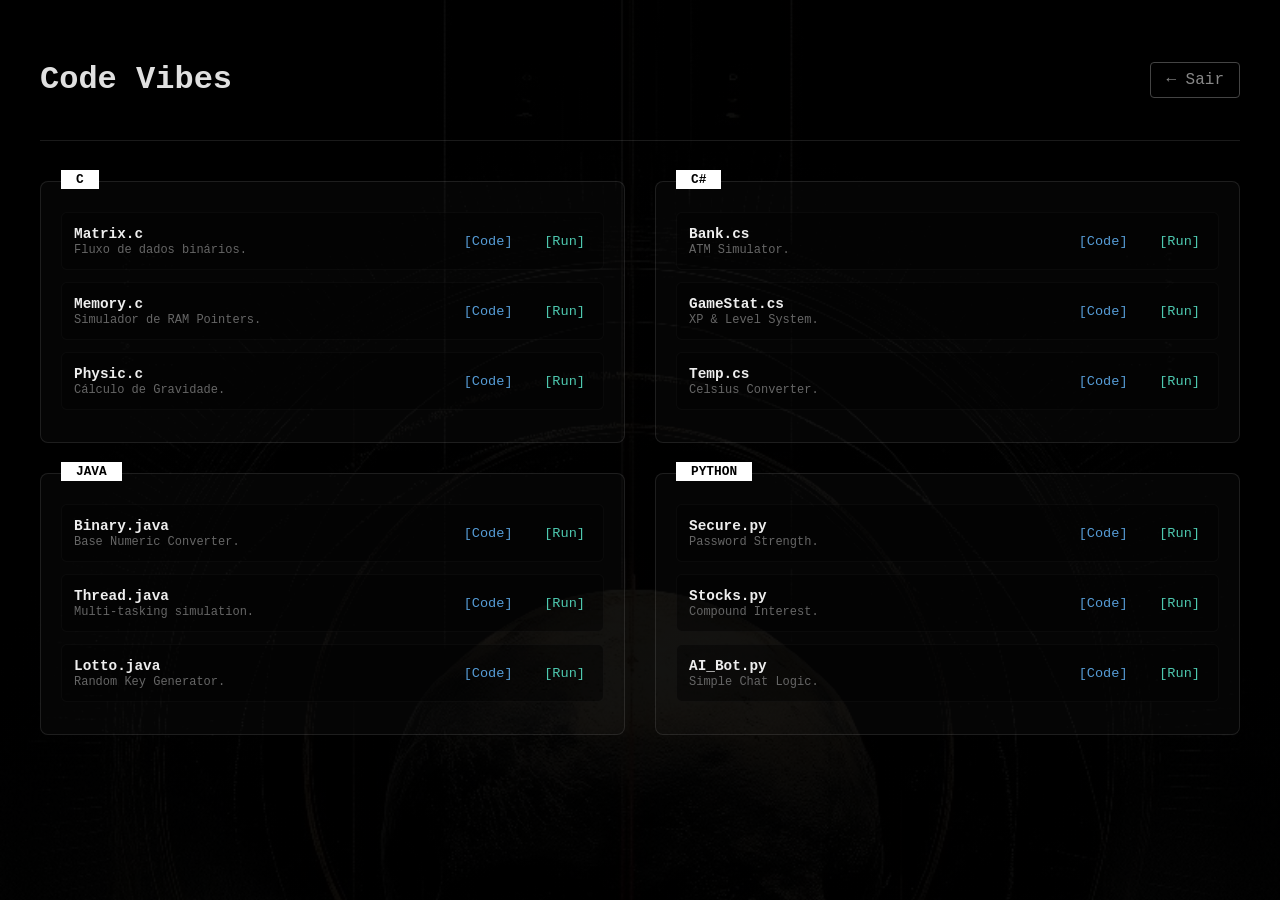
==== CodeVibes.html @ e0bcfbc7 "Index super atualizado" ====
﻿<!DOCTYPE html>
<html lang="pt-pt">
<head>
    <meta charset="UTF-8">
    <meta name="viewport" content="width=device-width, initial-scale=1.0">
    <title>Code Vibes - Tiago Sampaio</title>
    <style>
        body {
            background-color: #0a0a0a;
            color: #e0e0e0;
            font-family: 'Consolas', 'Courier New', monospace;
            margin: 0;
            padding: 40px 20px;
            background: linear-gradient(rgba(0,0,0,0.94), rgba(0,0,0,0.94)), url('./img/fundo.jpg');
            background-size: cover;
            background-attachment: fixed;
        }

        .container {
            max-width: 1200px;
            margin: 0 auto;
        }

        header {
            display: flex;
            justify-content: space-between;
            align-items: center;
            margin-bottom: 40px;
            border-bottom: 1px solid rgba(255,255,255,0.1);
            padding-bottom: 20px;
        }

        .back-btn {
            color: #888;
            text-decoration: none;
            border: 1px solid #444;
            padding: 8px 15px;
            border-radius: 4px;
            transition: 0.3s;
        }

            .back-btn:hover {
                color: #fff;
                border-color: #fff;
                background: rgba(255,255,255,0.05);
            }

        /* GRID CONFIGURADA PARA 2 POR LINHA */
        .grid-vibes {
            display: grid;
            grid-template-columns: 1fr 1fr;
            gap: 30px;
        }

        @media (max-width: 900px) {
            .grid-vibes {
                grid-template-columns: 1fr;
            }
        }

        .lang-block {
            background: rgba(255, 255, 255, 0.02);
            border: 1px solid rgba(255, 255, 255, 0.1);
            border-radius: 8px;
            padding: 30px 20px 20px;
            position: relative;
        }

        .lang-label {
            position: absolute;
            top: -12px;
            left: 20px;
            background: #fff;
            color: #000;
            padding: 2px 15px;
            font-weight: bold;
            font-size: 0.8rem;
            text-transform: uppercase;
        }

        .project-item {
            display: flex;
            justify-content: space-between;
            align-items: center;
            margin-bottom: 12px;
            padding: 12px;
            background: rgba(0,0,0,0.4);
            border-radius: 6px;
            border: 1px solid rgba(255,255,255,0.03);
        }

        .project-name {
            font-weight: bold;
            font-size: 0.9rem;
            color: #eee;
        }

        .project-desc {
            font-size: 0.75rem;
            color: #666;
            display: block;
        }

        .btn {
            background: none;
            border: none;
            cursor: pointer;
            font-family: inherit;
            font-size: 0.85rem;
            transition: 0.2s;
            margin-left: 10px;
        }

        .btn-code {
            color: #569cd6;
        }

        .btn-run {
            color: #4ec9b0;
        }

        .btn:hover {
            transform: scale(1.1);
            text-shadow: 0 0 8px currentColor;
        }

        /* TERMINAL STYLE */
        #viewer {
            margin-top: 40px;
            background: #0d0d0d;
            border: 1px solid #333;
            border-radius: 8px;
            display: none;
            overflow: hidden;
            box-shadow: 0 20px 50px rgba(0,0,0,0.8);
        }

        .display-top {
            background: #252526;
            padding: 10px 20px;
            display: flex;
            justify-content: space-between;
            font-size: 0.8rem;
            color: #aaa;
        }

        .terminal-body {
            padding: 20px;
            height: 380px;
            overflow-y: auto;
            background: #000;
        }

        #display-content {
            white-space: pre-wrap;
            margin: 0;
            line-height: 1.5;
            color: #d4d4d4;
        }

        .input-line {
            display: flex;
            align-items: center;
            margin-top: 10px;
        }

        .prompt {
            color: #4ec9b0;
            margin-right: 10px;
            font-weight: bold;
        }

        #terminal-input {
            background: transparent;
            border: none;
            color: #fff;
            outline: none;
            font-family: inherit;
            font-size: 1rem;
            flex: 1;
        }

        .close-btn {
            cursor: pointer;
            color: #ff5f56;
            font-weight: bold;
        }
    </style>
</head>
<body>

    <div class="container">
        <header>
            <h1>Code Vibes <small style="font-size: 0.4em; opacity: 0.5;"></small></h1>
            <a href="Index.html" class="back-btn">← Sair</a>
        </header>

        <main class="grid-vibes">
            <div class="lang-block">
                <div class="lang-label">C</div>
                <div class="project-item">
                    <div><span class="project-name">Matrix.c</span><span class="project-desc">Fluxo de dados binários.</span></div>
                    <div class="actions">
                        <button class="btn btn-code" onclick="show('c_matrix')">[Code]</button>
                        <button class="btn btn-run" onclick="run('C', 'matrix')">[Run]</button>
                    </div>
                </div>
                <div class="project-item">
                    <div><span class="project-name">Memory.c</span><span class="project-desc">Simulador de RAM Pointers.</span></div>
                    <div class="actions">
                        <button class="btn btn-code" onclick="show('c_mem')">[Code]</button>
                        <button class="btn btn-run" onclick="run('C', 'mem')">[Run]</button>
                    </div>
                </div>
                <div class="project-item">
                    <div><span class="project-name">Physic.c</span><span class="project-desc">Cálculo de Gravidade.</span></div>
                    <div class="actions">
                        <button class="btn btn-code" onclick="show('c_phys')">[Code]</button>
                        <button class="btn btn-run" onclick="run('C', 'phys')">[Run]</button>
                    </div>
                </div>
            </div>

            <div class="lang-block">
                <div class="lang-label">C#</div>
                <div class="project-item">
                    <div><span class="project-name">Bank.cs</span><span class="project-desc">ATM Simulator.</span></div>
                    <div class="actions">
                        <button class="btn btn-code" onclick="show('cs_bank')">[Code]</button>
                        <button class="btn btn-run" onclick="run('C#', 'bank')">[Run]</button>
                    </div>
                </div>
                <div class="project-item">
                    <div><span class="project-name">GameStat.cs</span><span class="project-desc">XP & Level System.</span></div>
                    <div class="actions">
                        <button class="btn btn-code" onclick="show('cs_game')">[Code]</button>
                        <button class="btn btn-run" onclick="run('C#', 'game')">[Run]</button>
                    </div>
                </div>
                <div class="project-item">
                    <div><span class="project-name">Temp.cs</span><span class="project-desc">Celsius Converter.</span></div>
                    <div class="actions">
                        <button class="btn btn-code" onclick="show('cs_temp')">[Code]</button>
                        <button class="btn btn-run" onclick="run('C#', 'temp')">[Run]</button>
                    </div>
                </div>
            </div>

            <div class="lang-block">
                <div class="lang-label">Java</div>
                <div class="project-item">
                    <div><span class="project-name">Binary.java</span><span class="project-desc">Base Numeric Converter.</span></div>
                    <div class="actions">
                        <button class="btn btn-code" onclick="show('java_bin')">[Code]</button>
                        <button class="btn btn-run" onclick="run('Java', 'bin')">[Run]</button>
                    </div>
                </div>
                <div class="project-item">
                    <div><span class="project-name">Thread.java</span><span class="project-desc">Multi-tasking simulation.</span></div>
                    <div class="actions">
                        <button class="btn btn-code" onclick="show('java_thread')">[Code]</button>
                        <button class="btn btn-run" onclick="run('Java', 'thread')">[Run]</button>
                    </div>
                </div>
                <div class="project-item">
                    <div><span class="project-name">Lotto.java</span><span class="project-desc">Random Key Generator.</span></div>
                    <div class="actions">
                        <button class="btn btn-code" onclick="show('java_lotto')">[Code]</button>
                        <button class="btn btn-run" onclick="run('Java', 'lotto')">[Run]</button>
                    </div>
                </div>
            </div>

            <div class="lang-block">
                <div class="lang-label">Python</div>
                <div class="project-item">
                    <div><span class="project-name">Secure.py</span><span class="project-desc">Password Strength.</span></div>
                    <div class="actions">
                        <button class="btn btn-code" onclick="show('py_sec')">[Code]</button>
                        <button class="btn btn-run" onclick="run('Python', 'sec')">[Run]</button>
                    </div>
                </div>
                <div class="project-item">
                    <div><span class="project-name">Stocks.py</span><span class="project-desc">Compound Interest.</span></div>
                    <div class="actions">
                        <button class="btn btn-code" onclick="show('py_stock')">[Code]</button>
                        <button class="btn btn-run" onclick="run('Python', 'stock')">[Run]</button>
                    </div>
                </div>
                <div class="project-item">
                    <div><span class="project-name">AI_Bot.py</span><span class="project-desc">Simple Chat Logic.</span></div>
                    <div class="actions">
                        <button class="btn btn-code" onclick="show('py_ai')">[Code]</button>
                        <button class="btn btn-run" onclick="run('Python', 'ai')">[Run]</button>
                    </div>
                </div>
            </div>
        </main>

        <div id="viewer">
            <div class="display-top">
                <span id="display-title">Terminal</span>
                <span class="close-btn" onclick="hide()">X</span>
            </div>
            <div class="terminal-body" onclick="document.getElementById('terminal-input').focus()">
                <pre id="display-content"></pre>
                <div class="input-line" id="input-area" style="display: none;">
                    <span class="prompt" id="current-prompt">></span>
                    <input type="text" id="terminal-input" autocomplete="off" spellcheck="false">
                </div>
            </div>
        </div>
    </div>

    <script>
        const db = {
            'c_matrix': 'while(1) { printf("%d", rand() % 2); }',
            'c_mem': 'int a = 10; printf("%p", (void*)&a);',
            'c_phys': 'v = g * t; // g=9.8m/s²',
            'cs_bank': 'balance += depositAmount;',
            'cs_game': 'if(xp >= 100) { level++; xp = 0; }',
            'cs_temp': 'F = (C * 9/5) + 32;',
            'java_bin': 'Integer.toBinaryString(n);',
            'java_thread': 'new Thread(() -> { ... }).start();',
            'java_lotto': 'Random r = new Random(); r.nextInt(50);',
            'py_sec': 'return len(p) > 8 and any(c.isdigit() for c in p)',
            'py_stock': 'A = P * (1 + r/n)**(nt)',
            'py_ai': 'if "olá" in msg: print("Boas!")'
        };

        let activeLang = ""; let activeProj = ""; let balance = 1250; let xp = 0; let level = 1;

        function show(id) {
            hide();
            const v = document.getElementById('viewer');
            const c = document.getElementById('display-content');
            document.getElementById('display-title').innerText = "Source Code Viewer";
            document.getElementById('input-area').style.display = "none";
            c.innerText = db[id]; c.style.color = "#569cd6"; v.style.display = 'block';
        }

        function run(lang, proj) {
            activeLang = lang; activeProj = proj;
            const v = document.getElementById('viewer');
            const c = document.getElementById('display-content');
            const ia = document.getElementById('input-area');
            const pr = document.getElementById('current-prompt');

            v.style.display = 'block'; ia.style.display = "flex";
            c.style.color = "#4ec9b0"; pr.innerText = lang === 'Python' ? ">>>" : lang === 'C' ? "$" : ">";

            if (proj === 'matrix') {
                ia.style.display = "none"; c.innerText = "Matrix Initialized...\n";
                let i = 0; let int = setInterval(() => { c.innerText += Math.round(Math.random()); if (i++ > 400) { clearInterval(int); c.innerText += "\n[STREAM ENDED]"; } document.querySelector('.terminal-body').scrollTop = 9999; }, 5);
            } else if (proj === 'mem') { c.innerText = "C-Memory Map:\n0x7ffee3b2a -> [Allocated]\nDigite 'alloc' para novo ponteiro:"; }
            else if (proj === 'bank') { c.innerText = `C# Bank. Saldo Atual: ${balance}€\nComandos: deposit [valor], withdraw [valor]`; }
            else if (proj === 'game') { c.innerText = `Level: ${level} | XP: ${xp}/100\nEscreve 'farm' para ganhar experiência!`; }
            else if (proj === 'bin') { c.innerText = "Java Binary Converter. Digite um número decimal:"; }
            else if (proj === 'sec') { c.innerText = "Python Security. Digite uma password para teste:"; }
            else if (proj === 'stock') { c.innerText = "Juros Compostos. Digite: [Capital] [Taxa %] [Anos]"; }
            else if (proj === 'ai') { c.innerText = "Python AI: Olá! Pergunta-me 'quem és' ou 'horas'."; }
            else if (proj === 'phys') { c.innerText = "Gravidade (g=9.8). Digite o tempo de queda (s):"; }
            else if (proj === 'temp') { c.innerText = "Conversor C# -> Digite graus Celsius:"; }
            else if (proj === 'thread') { c.innerText = "Multi-thread Java. Digite 'start' para lançar tarefa."; }
            else if (proj === 'lotto') { c.innerText = "Java Lotto. Digite 'gerar' para chave da sorte."; }

            document.getElementById('terminal-input').value = "";
            document.getElementById('terminal-input').focus();
            v.scrollIntoView({ behavior: 'smooth' });
        }

        document.getElementById('terminal-input').addEventListener('keypress', function (e) {
            if (e.key === 'Enter') {
                const val = this.value.trim().toLowerCase();
                const c = document.getElementById('display-content');
                const p = document.getElementById('current-prompt').innerText;
                let res = "";

                if (activeProj === 'bank') {
                    let a = parseFloat(val.split(' ')[1]);
                    if (val.includes('deposit')) { balance += a; res = `Sucesso. Saldo: ${balance}€`; }
                    else if (val.includes('withdraw')) { balance -= a; res = `Sucesso. Saldo: ${balance}€`; }
                } else if (activeProj === 'game') {
                    if (val === 'farm') { xp += 35; if (xp >= 100) { level++; xp = 0; res = "LEVEL UP! Nível " + level; } else res = `XP +35 (${xp}/100)`; }
                } else if (activeProj === 'bin') {
                    let n = parseInt(val); res = isNaN(n) ? "Erro" : `BIN: ${n.toString(2)} | HEX: ${n.toString(16).toUpperCase()}`;
                } else if (activeProj === 'sec') {
                    res = (val.length > 8 && /[0-9]/.test(val)) ? "FORTE 🟢" : "FRACA 🔴";
                } else if (activeProj === 'ai') {
                    if (val.includes('quem')) res = "Sou um Chatbot simples em Python.";
                    else if (val.includes('horas')) res = new Date().toLocaleTimeString();
                    else res = "Comando não reconhecido.";
                } else if (activeProj === 'phys') {
                    res = `Velocidade Final: ${(parseFloat(val) * 9.8).toFixed(2)} m/s`;
                } else if (activeProj === 'temp') {
                    res = `${(parseFloat(val) * 1.8 + 32).toFixed(2)} °F`;
                } else if (activeProj === 'lotto') {
                    if (val === 'gerar') { let n = []; while (n.length < 5) { let r = Math.floor(Math.random() * 50) + 1; if (!n.includes(r)) n.push(r); } res = "Chave: " + n.join(" - "); }
                } else if (activeProj === 'mem') {
                    if (val === 'alloc') res = "Alocado em: 0x" + Math.random().toString(16).slice(2, 10);
                } else if (activeProj === 'stock') {
                    let pts = val.split(' '); let cap = parseFloat(pts[0]); let tax = parseFloat(pts[1]) / 100; let yrs = parseFloat(pts[2]);
                    res = `Montante: ${(cap * Math.pow(1 + tax, yrs)).toFixed(2)}€`;
                } else if (activeProj === 'start') { res = "Thread ID " + Math.floor(Math.random() * 1000) + " concluída."; }

                c.innerText += `\n${p} ${val}\n${res}\n`;
                this.value = "";
                document.querySelector('.terminal-body').scrollTop = 9999;
            }
        });

        function hide() { document.getElementById('viewer').style.display = 'none'; }
    </script>
</body>
</html>
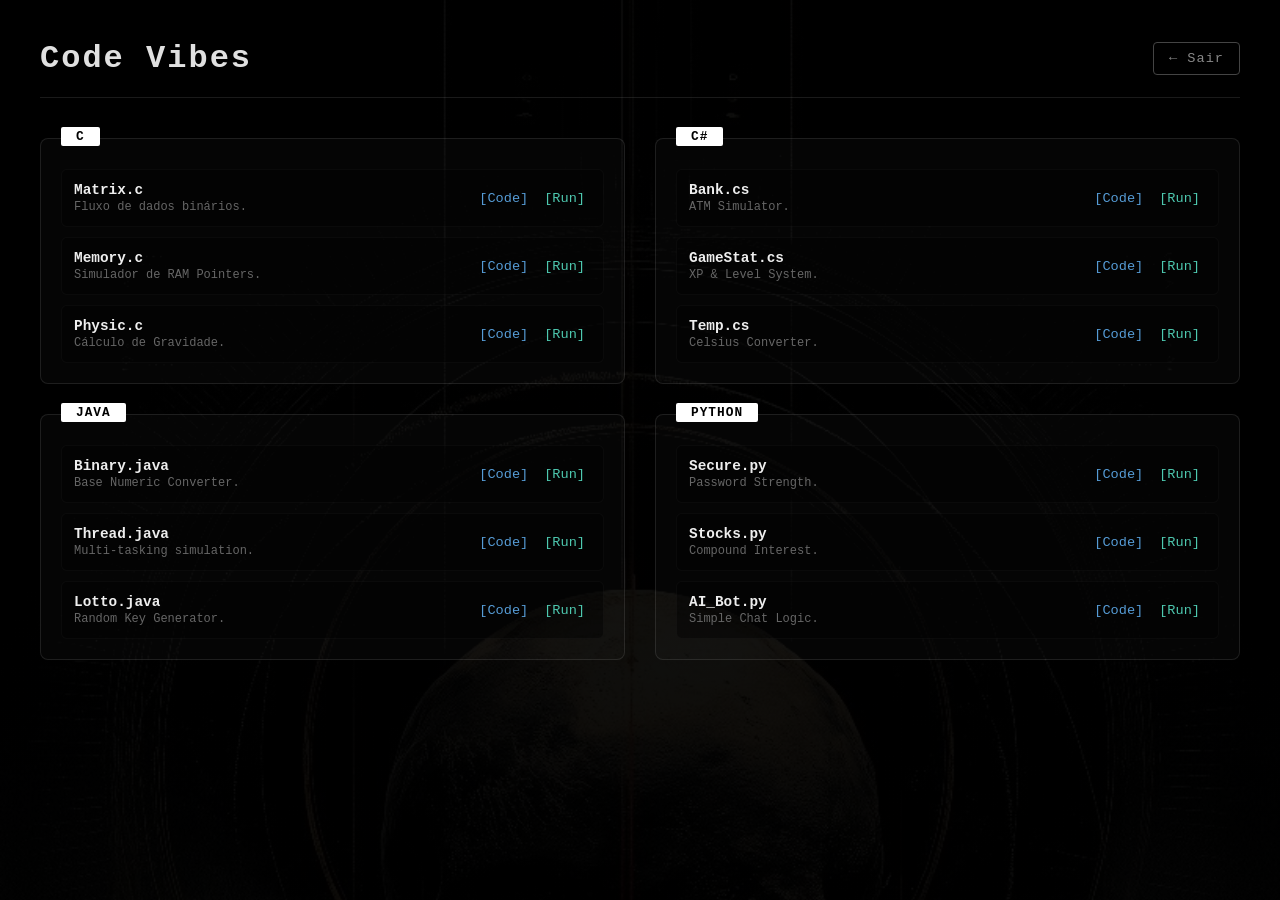
==== commit 59dcde72: "Adicionado suporte mobile e ajustes no jogo" ====
--- a/CodeVibes.html
+++ b/CodeVibes.html
@@ -4,188 +4,7 @@
     <meta charset="UTF-8">
     <meta name="viewport" content="width=device-width, initial-scale=1.0">
     <title>Code Vibes - Tiago Sampaio</title>
-    <style>
-        body {
-            background-color: #0a0a0a;
-            color: #e0e0e0;
-            font-family: 'Consolas', 'Courier New', monospace;
-            margin: 0;
-            padding: 40px 20px;
-            background: linear-gradient(rgba(0,0,0,0.94), rgba(0,0,0,0.94)), url('./img/fundo.jpg');
-            background-size: cover;
-            background-attachment: fixed;
-        }
-
-        .container {
-            max-width: 1200px;
-            margin: 0 auto;
-        }
-
-        header {
-            display: flex;
-            justify-content: space-between;
-            align-items: center;
-            margin-bottom: 40px;
-            border-bottom: 1px solid rgba(255,255,255,0.1);
-            padding-bottom: 20px;
-        }
-
-        .back-btn {
-            color: #888;
-            text-decoration: none;
-            border: 1px solid #444;
-            padding: 8px 15px;
-            border-radius: 4px;
-            transition: 0.3s;
-        }
-
-            .back-btn:hover {
-                color: #fff;
-                border-color: #fff;
-                background: rgba(255,255,255,0.05);
-            }
-
-        /* GRID CONFIGURADA PARA 2 POR LINHA */
-        .grid-vibes {
-            display: grid;
-            grid-template-columns: 1fr 1fr;
-            gap: 30px;
-        }
-
-        @media (max-width: 900px) {
-            .grid-vibes {
-                grid-template-columns: 1fr;
-            }
-        }
-
-        .lang-block {
-            background: rgba(255, 255, 255, 0.02);
-            border: 1px solid rgba(255, 255, 255, 0.1);
-            border-radius: 8px;
-            padding: 30px 20px 20px;
-            position: relative;
-        }
-
-        .lang-label {
-            position: absolute;
-            top: -12px;
-            left: 20px;
-            background: #fff;
-            color: #000;
-            padding: 2px 15px;
-            font-weight: bold;
-            font-size: 0.8rem;
-            text-transform: uppercase;
-        }
-
-        .project-item {
-            display: flex;
-            justify-content: space-between;
-            align-items: center;
-            margin-bottom: 12px;
-            padding: 12px;
-            background: rgba(0,0,0,0.4);
-            border-radius: 6px;
-            border: 1px solid rgba(255,255,255,0.03);
-        }
-
-        .project-name {
-            font-weight: bold;
-            font-size: 0.9rem;
-            color: #eee;
-        }
-
-        .project-desc {
-            font-size: 0.75rem;
-            color: #666;
-            display: block;
-        }
-
-        .btn {
-            background: none;
-            border: none;
-            cursor: pointer;
-            font-family: inherit;
-            font-size: 0.85rem;
-            transition: 0.2s;
-            margin-left: 10px;
-        }
-
-        .btn-code {
-            color: #569cd6;
-        }
-
-        .btn-run {
-            color: #4ec9b0;
-        }
-
-        .btn:hover {
-            transform: scale(1.1);
-            text-shadow: 0 0 8px currentColor;
-        }
-
-        /* TERMINAL STYLE */
-        #viewer {
-            margin-top: 40px;
-            background: #0d0d0d;
-            border: 1px solid #333;
-            border-radius: 8px;
-            display: none;
-            overflow: hidden;
-            box-shadow: 0 20px 50px rgba(0,0,0,0.8);
-        }
-
-        .display-top {
-            background: #252526;
-            padding: 10px 20px;
-            display: flex;
-            justify-content: space-between;
-            font-size: 0.8rem;
-            color: #aaa;
-        }
-
-        .terminal-body {
-            padding: 20px;
-            height: 380px;
-            overflow-y: auto;
-            background: #000;
-        }
-
-        #display-content {
-            white-space: pre-wrap;
-            margin: 0;
-            line-height: 1.5;
-            color: #d4d4d4;
-        }
-
-        .input-line {
-            display: flex;
-            align-items: center;
-            margin-top: 10px;
-        }
-
-        .prompt {
-            color: #4ec9b0;
-            margin-right: 10px;
-            font-weight: bold;
-        }
-
-        #terminal-input {
-            background: transparent;
-            border: none;
-            color: #fff;
-            outline: none;
-            font-family: inherit;
-            font-size: 1rem;
-            flex: 1;
-        }
-
-        .close-btn {
-            cursor: pointer;
-            color: #ff5f56;
-            font-weight: bold;
-        }
-    </style>
+    <link rel="stylesheet" href="CodeVibes.css">
 </head>
 <body>
 
@@ -196,7 +15,7 @@
         </header>
 
         <main class="grid-vibes">
-            <div class="lang-block">
+            <div class="lang-block" data-lang="C">
                 <div class="lang-label">C</div>
                 <div class="project-item">
                     <div><span class="project-name">Matrix.c</span><span class="project-desc">Fluxo de dados binários.</span></div>
@@ -221,7 +40,7 @@
                 </div>
             </div>
 
-            <div class="lang-block">
+            <div class="lang-block" data-lang="C#">
                 <div class="lang-label">C#</div>
                 <div class="project-item">
                     <div><span class="project-name">Bank.cs</span><span class="project-desc">ATM Simulator.</span></div>
@@ -246,7 +65,7 @@
                 </div>
             </div>
 
-            <div class="lang-block">
+            <div class="lang-block" data-lang="Java">
                 <div class="lang-label">Java</div>
                 <div class="project-item">
                     <div><span class="project-name">Binary.java</span><span class="project-desc">Base Numeric Converter.</span></div>
@@ -271,7 +90,7 @@
                 </div>
             </div>
 
-            <div class="lang-block">
+            <div class="lang-block" data-lang="Python">
                 <div class="lang-label">Python</div>
                 <div class="project-item">
                     <div><span class="project-name">Secure.py</span><span class="project-desc">Password Strength.</span></div>
--- a/CodeVibes.css
+++ b/CodeVibes.css
@@ -0,0 +1,342 @@
+/* ==========================================================================
+   CodeVibes.css — Tiago Sampaio
+   Extraído e expandido do <style> inline de CodeVibes.html
+   Responsivo: mobile (≤480px) → tablet (≤768px) → desktop → TV (≥1600px)
+   ========================================================================== */
+
+/* --------------------------------------------------------------------------
+   1. RESET & BASE
+   -------------------------------------------------------------------------- */
+*, *::before, *::after {
+    margin: 0;
+    padding: 0;
+    box-sizing: border-box;
+}
+
+body {
+    background-color: #0a0a0a;
+    color: #e0e0e0;
+    font-family: 'Consolas', 'Courier New', monospace;
+    padding: 40px 20px;
+    min-height: 100vh;
+    background: linear-gradient(rgba(0,0,0,0.94), rgba(0,0,0,0.94)), url('./img/fundo.jpg');
+    background-size: cover;
+    background-attachment: fixed;
+    overflow-x: hidden;
+}
+
+/* --------------------------------------------------------------------------
+   2. LAYOUT CONTAINER
+   -------------------------------------------------------------------------- */
+.container {
+    max-width: 1200px;
+    margin: 0 auto;
+}
+
+/* --------------------------------------------------------------------------
+   3. HEADER
+   -------------------------------------------------------------------------- */
+header {
+    display: flex;
+    justify-content: space-between;
+    align-items: center;
+    margin-bottom: 40px;
+    border-bottom: 1px solid rgba(255, 255, 255, 0.1);
+    padding-bottom: 20px;
+    gap: 16px;
+}
+
+header h1 {
+    font-size: clamp(1.2rem, 4vw, 2rem);
+    font-weight: 800;
+    letter-spacing: 2px;
+    white-space: nowrap;
+}
+
+/* --------------------------------------------------------------------------
+   4. BACK BUTTON
+   -------------------------------------------------------------------------- */
+.back-btn {
+    color: #888;
+    text-decoration: none;
+    border: 1px solid #444;
+    padding: 8px 15px;
+    border-radius: 4px;
+    transition: all 0.3s ease;
+    font-size: 0.85rem;
+    letter-spacing: 1px;
+    white-space: nowrap;
+    flex-shrink: 0;
+}
+
+.back-btn:hover {
+    color: #fff;
+    border-color: #fff;
+    background: rgba(255, 255, 255, 0.05);
+    text-shadow: 0 0 8px rgba(255,255,255,0.4);
+}
+
+/* --------------------------------------------------------------------------
+   5. GRID DE LINGUAGENS
+   -------------------------------------------------------------------------- */
+.grid-vibes {
+    display: grid;
+    grid-template-columns: 1fr 1fr;
+    gap: 30px;
+}
+
+/* --------------------------------------------------------------------------
+   6. BLOCOS DE LINGUAGEM
+   -------------------------------------------------------------------------- */
+.lang-block {
+    background: rgba(255, 255, 255, 0.02);
+    border: 1px solid rgba(255, 255, 255, 0.1);
+    border-radius: 8px;
+    padding: 30px 20px 20px;
+    position: relative;
+    transition: border-color 0.3s ease;
+}
+
+.lang-block:hover {
+    border-color: rgba(255, 255, 255, 0.25);
+}
+
+.lang-label {
+    position: absolute;
+    top: -12px;
+    left: 20px;
+    background: #fff;
+    color: #000;
+    padding: 2px 15px;
+    font-weight: bold;
+    font-size: 0.8rem;
+    text-transform: uppercase;
+    border-radius: 2px;
+    letter-spacing: 1px;
+}
+
+/* --------------------------------------------------------------------------
+   7. ITENS DE PROJECTO
+   -------------------------------------------------------------------------- */
+.project-item {
+    display: flex;
+    justify-content: space-between;
+    align-items: center;
+    margin-bottom: 10px;
+    padding: 12px;
+    background: rgba(0, 0, 0, 0.4);
+    border-radius: 6px;
+    border: 1px solid rgba(255, 255, 255, 0.03);
+    gap: 10px;
+    transition: border-color 0.2s ease, background 0.2s ease;
+}
+
+.project-item:hover {
+    background: rgba(255, 255, 255, 0.03);
+    border-color: rgba(255, 255, 255, 0.08);
+}
+
+.project-item:last-child {
+    margin-bottom: 0;
+}
+
+.project-name {
+    font-weight: bold;
+    font-size: 0.9rem;
+    color: #eee;
+    display: block;
+}
+
+.project-desc {
+    font-size: 0.75rem;
+    color: #666;
+    display: block;
+    margin-top: 2px;
+}
+
+/* --------------------------------------------------------------------------
+   8. BOTOES [Code] e [Run]
+   -------------------------------------------------------------------------- */
+.actions {
+    display: flex;
+    gap: 4px;
+    flex-shrink: 0;
+}
+
+.btn {
+    background: none;
+    border: none;
+    cursor: pointer;
+    font-family: inherit;
+    font-size: 0.85rem;
+    transition: transform 0.2s ease, text-shadow 0.2s ease;
+    padding: 4px 6px;
+    border-radius: 3px;
+    white-space: nowrap;
+}
+
+.btn-code { color: #569cd6; }
+.btn-run  { color: #4ec9b0; }
+
+.btn:hover {
+    transform: scale(1.1);
+    text-shadow: 0 0 8px currentColor;
+}
+
+/* --------------------------------------------------------------------------
+   9. TERMINAL / VIEWER
+   -------------------------------------------------------------------------- */
+#viewer {
+    margin-top: 40px;
+    background: #0d0d0d;
+    border: 1px solid #333;
+    border-radius: 8px;
+    display: none;
+    overflow: hidden;
+    box-shadow: 0 20px 50px rgba(0, 0, 0, 0.8);
+}
+
+.display-top {
+    background: #252526;
+    padding: 10px 20px;
+    display: flex;
+    justify-content: space-between;
+    align-items: center;
+    font-size: 0.8rem;
+    color: #aaa;
+    border-bottom: 1px solid #333;
+}
+
+.terminal-body {
+    padding: 20px;
+    height: 380px;
+    overflow-y: auto;
+    background: #000;
+    cursor: text;
+}
+
+.terminal-body::-webkit-scrollbar { width: 6px; }
+.terminal-body::-webkit-scrollbar-track { background: #111; }
+.terminal-body::-webkit-scrollbar-thumb { background: #333; border-radius: 3px; }
+.terminal-body::-webkit-scrollbar-thumb:hover { background: #555; }
+
+#display-content {
+    white-space: pre-wrap;
+    margin: 0;
+    line-height: 1.6;
+    color: #d4d4d4;
+    font-size: 0.9rem;
+}
+
+.input-line {
+    display: flex;
+    align-items: center;
+    margin-top: 10px;
+    gap: 8px;
+}
+
+.prompt {
+    color: #4ec9b0;
+    font-weight: bold;
+    flex-shrink: 0;
+}
+
+#terminal-input {
+    background: transparent;
+    border: none;
+    color: #fff;
+    outline: none;
+    font-family: inherit;
+    font-size: 1rem;
+    flex: 1;
+    caret-color: #4ec9b0;
+}
+
+.close-btn {
+    cursor: pointer;
+    color: #ff5f56;
+    font-weight: bold;
+    font-size: 1.1rem;
+    transition: opacity 0.2s;
+    background: none;
+    border: none;
+    padding: 0;
+    line-height: 1;
+}
+
+.close-btn:hover { opacity: 0.7; }
+
+/* ==========================================================================
+   10. RESPONSIVIDADE
+   ========================================================================== */
+
+/* Tablet (≤ 900px) */
+@media (max-width: 900px) {
+    .grid-vibes {
+        grid-template-columns: 1fr;
+        gap: 20px;
+    }
+}
+
+/* Tablet pequeno (≤ 768px) */
+@media (max-width: 768px) {
+    body {
+        padding: 24px 16px;
+        background-attachment: scroll;
+    }
+
+    header {
+        margin-bottom: 24px;
+        padding-bottom: 16px;
+    }
+
+    .terminal-body { height: 280px; }
+
+    .project-item {
+        flex-direction: column;
+        align-items: flex-start;
+        gap: 10px;
+    }
+
+    .actions {
+        width: 100%;
+        justify-content: flex-end;
+    }
+}
+
+/* Mobile (≤ 480px) */
+@media (max-width: 480px) {
+    body { padding: 16px 12px; }
+
+    header h1  { font-size: 1rem; }
+    .back-btn  { font-size: 0.75rem; padding: 6px 10px; }
+
+    .grid-vibes { gap: 14px; }
+
+    .lang-block {
+        padding: 24px 14px 14px;
+    }
+
+    .lang-label  { font-size: 0.7rem; padding: 2px 10px; }
+    .project-name { font-size: 0.82rem; }
+    .project-desc { font-size: 0.7rem; }
+    .btn          { font-size: 0.78rem; }
+
+    .terminal-body { height: 240px; padding: 14px; }
+    #display-content { font-size: 0.8rem; }
+    #terminal-input  { font-size: 0.85rem; }
+}
+
+/* TV / Ecrãs grandes (≥ 1600px) */
+@media (min-width: 1600px) {
+    .container  { max-width: 1500px; }
+    .grid-vibes { gap: 40px; }
+
+    .lang-block { padding: 36px 28px 28px; }
+
+    .project-name { font-size: 1rem; }
+    .project-desc { font-size: 0.85rem; }
+
+    .terminal-body   { height: 480px; }
+    #display-content { font-size: 1rem; }
+}
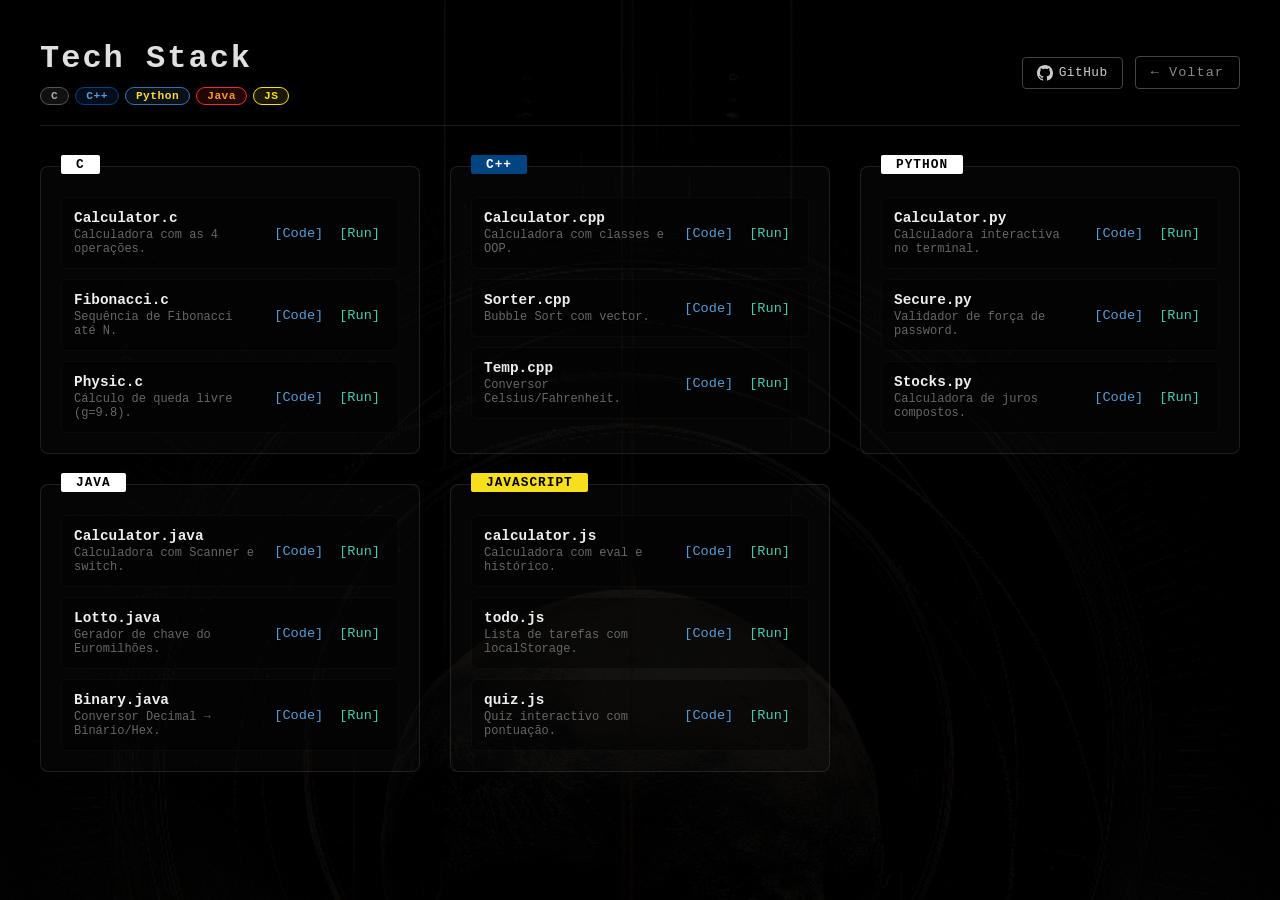
==== commit 3b7c83e6: "Atualização do portfólio: Adição de link para o LinkedIn e atualização de estilos em CodeVibes e Gam" ====
--- a/CodeVibes.html
+++ b/CodeVibes.html
@@ -3,232 +3,906 @@
 <head>
     <meta charset="UTF-8">
     <meta name="viewport" content="width=device-width, initial-scale=1.0">
-    <title>Code Vibes - Tiago Sampaio</title>
+    <title>Tech Stack - Tiago Sampaio</title>
     <link rel="stylesheet" href="CodeVibes.css">
 </head>
 <body>
 
-    <div class="container">
-        <header>
-            <h1>Code Vibes <small style="font-size: 0.4em; opacity: 0.5;"></small></h1>
-            <a href="Index.html" class="back-btn">← Sair</a>
-        </header>
-
-        <main class="grid-vibes">
-            <div class="lang-block" data-lang="C">
-                <div class="lang-label">C</div>
-                <div class="project-item">
-                    <div><span class="project-name">Matrix.c</span><span class="project-desc">Fluxo de dados binários.</span></div>
-                    <div class="actions">
-                        <button class="btn btn-code" onclick="show('c_matrix')">[Code]</button>
-                        <button class="btn btn-run" onclick="run('C', 'matrix')">[Run]</button>
-                    </div>
-                </div>
-                <div class="project-item">
-                    <div><span class="project-name">Memory.c</span><span class="project-desc">Simulador de RAM Pointers.</span></div>
-                    <div class="actions">
-                        <button class="btn btn-code" onclick="show('c_mem')">[Code]</button>
-                        <button class="btn btn-run" onclick="run('C', 'mem')">[Run]</button>
-                    </div>
-                </div>
-                <div class="project-item">
-                    <div><span class="project-name">Physic.c</span><span class="project-desc">Cálculo de Gravidade.</span></div>
-                    <div class="actions">
-                        <button class="btn btn-code" onclick="show('c_phys')">[Code]</button>
-                        <button class="btn btn-run" onclick="run('C', 'phys')">[Run]</button>
-                    </div>
-                </div>
-            </div>
-
-            <div class="lang-block" data-lang="C#">
-                <div class="lang-label">C#</div>
-                <div class="project-item">
-                    <div><span class="project-name">Bank.cs</span><span class="project-desc">ATM Simulator.</span></div>
-                    <div class="actions">
-                        <button class="btn btn-code" onclick="show('cs_bank')">[Code]</button>
-                        <button class="btn btn-run" onclick="run('C#', 'bank')">[Run]</button>
-                    </div>
-                </div>
-                <div class="project-item">
-                    <div><span class="project-name">GameStat.cs</span><span class="project-desc">XP & Level System.</span></div>
-                    <div class="actions">
-                        <button class="btn btn-code" onclick="show('cs_game')">[Code]</button>
-                        <button class="btn btn-run" onclick="run('C#', 'game')">[Run]</button>
-                    </div>
-                </div>
-                <div class="project-item">
-                    <div><span class="project-name">Temp.cs</span><span class="project-desc">Celsius Converter.</span></div>
-                    <div class="actions">
-                        <button class="btn btn-code" onclick="show('cs_temp')">[Code]</button>
-                        <button class="btn btn-run" onclick="run('C#', 'temp')">[Run]</button>
-                    </div>
-                </div>
-            </div>
-
-            <div class="lang-block" data-lang="Java">
-                <div class="lang-label">Java</div>
-                <div class="project-item">
-                    <div><span class="project-name">Binary.java</span><span class="project-desc">Base Numeric Converter.</span></div>
-                    <div class="actions">
-                        <button class="btn btn-code" onclick="show('java_bin')">[Code]</button>
-                        <button class="btn btn-run" onclick="run('Java', 'bin')">[Run]</button>
-                    </div>
-                </div>
-                <div class="project-item">
-                    <div><span class="project-name">Thread.java</span><span class="project-desc">Multi-tasking simulation.</span></div>
-                    <div class="actions">
-                        <button class="btn btn-code" onclick="show('java_thread')">[Code]</button>
-                        <button class="btn btn-run" onclick="run('Java', 'thread')">[Run]</button>
-                    </div>
-                </div>
-                <div class="project-item">
-                    <div><span class="project-name">Lotto.java</span><span class="project-desc">Random Key Generator.</span></div>
-                    <div class="actions">
-                        <button class="btn btn-code" onclick="show('java_lotto')">[Code]</button>
-                        <button class="btn btn-run" onclick="run('Java', 'lotto')">[Run]</button>
-                    </div>
-                </div>
-            </div>
-
-            <div class="lang-block" data-lang="Python">
-                <div class="lang-label">Python</div>
-                <div class="project-item">
-                    <div><span class="project-name">Secure.py</span><span class="project-desc">Password Strength.</span></div>
-                    <div class="actions">
-                        <button class="btn btn-code" onclick="show('py_sec')">[Code]</button>
-                        <button class="btn btn-run" onclick="run('Python', 'sec')">[Run]</button>
-                    </div>
-                </div>
-                <div class="project-item">
-                    <div><span class="project-name">Stocks.py</span><span class="project-desc">Compound Interest.</span></div>
-                    <div class="actions">
-                        <button class="btn btn-code" onclick="show('py_stock')">[Code]</button>
-                        <button class="btn btn-run" onclick="run('Python', 'stock')">[Run]</button>
-                    </div>
-                </div>
-                <div class="project-item">
-                    <div><span class="project-name">AI_Bot.py</span><span class="project-desc">Simple Chat Logic.</span></div>
-                    <div class="actions">
-                        <button class="btn btn-code" onclick="show('py_ai')">[Code]</button>
-                        <button class="btn btn-run" onclick="run('Python', 'ai')">[Run]</button>
-                    </div>
-                </div>
-            </div>
-        </main>
-
-        <div id="viewer">
-            <div class="display-top">
-                <span id="display-title">Terminal</span>
-                <span class="close-btn" onclick="hide()">X</span>
-            </div>
-            <div class="terminal-body" onclick="document.getElementById('terminal-input').focus()">
-                <pre id="display-content"></pre>
-                <div class="input-line" id="input-area" style="display: none;">
-                    <span class="prompt" id="current-prompt">></span>
-                    <input type="text" id="terminal-input" autocomplete="off" spellcheck="false">
-                </div>
+<div class="container">
+    <header>
+        <div class="header-left">
+            <h1>Tech Stack</h1>
+            <div class="stack-pills">
+                <span class="pill c">C</span>
+                <span class="pill cpp">C++</span>
+                <span class="pill python">Python</span>
+                <span class="pill java">Java</span>
+                <span class="pill js">JS</span>
+            </div>
+        </div>
+        <div class="header-right">
+            <a href="https://github.com/TiagoSampaio-UTAD" target="_blank" class="github-btn">
+                <svg viewBox="0 0 24 24" width="16" height="16" fill="currentColor"><path d="M12 0C5.37 0 0 5.37 0 12c0 5.31 3.435 9.795 8.205 11.385.6.105.825-.255.825-.57 0-.285-.015-1.23-.015-2.235-3.015.555-3.795-.735-4.035-1.41-.135-.345-.72-1.41-1.23-1.695-.42-.225-1.02-.78-.015-.795.945-.015 1.62.87 1.845 1.23 1.08 1.815 2.805 1.305 3.495.99.105-.78.42-1.305.765-1.605-2.67-.3-5.46-1.335-5.46-5.925 0-1.305.465-2.385 1.23-3.225-.12-.3-.54-1.53.12-3.18 0 0 1.005-.315 3.3 1.23.96-.27 1.98-.405 3-.405s2.04.135 3 .405c2.295-1.56 3.3-1.23 3.3-1.23.66 1.65.24 2.88.12 3.18.765.84 1.23 1.905 1.23 3.225 0 4.605-2.805 5.625-5.475 5.925.435.375.81 1.095.81 2.22 0 1.605-.015 2.895-.015 3.3 0 .315.225.69.825.57A12.02 12.02 0 0 0 24 12c0-6.63-5.37-12-12-12z"/></svg>
+                GitHub
+            </a>
+            <a href="Index.html" class="back-btn">← Voltar</a>
+        </div>
+    </header>
+
+    <main class="grid-vibes">
+
+        <!-- C -->
+        <div class="lang-block" data-lang="C">
+            <div class="lang-label">C</div>
+            <div class="project-item">
+                <div><span class="project-name">Calculator.c</span><span class="project-desc">Calculadora com as 4 operações.</span></div>
+                <div class="actions">
+                    <button class="btn btn-code" onclick="showCode('c_calc')">[Code]</button>
+                    <button class="btn btn-run" onclick="runDemo('C', 'calc')">[Run]</button>
+                </div>
+            </div>
+            <div class="project-item">
+                <div><span class="project-name">Fibonacci.c</span><span class="project-desc">Sequência de Fibonacci até N.</span></div>
+                <div class="actions">
+                    <button class="btn btn-code" onclick="showCode('c_fib')">[Code]</button>
+                    <button class="btn btn-run" onclick="runDemo('C', 'fib')">[Run]</button>
+                </div>
+            </div>
+            <div class="project-item">
+                <div><span class="project-name">Physic.c</span><span class="project-desc">Cálculo de queda livre (g=9.8).</span></div>
+                <div class="actions">
+                    <button class="btn btn-code" onclick="showCode('c_phys')">[Code]</button>
+                    <button class="btn btn-run" onclick="runDemo('C', 'phys')">[Run]</button>
+                </div>
+            </div>
+        </div>
+
+        <!-- C++ -->
+        <div class="lang-block" data-lang="C++">
+            <div class="lang-label">C++</div>
+            <div class="project-item">
+                <div><span class="project-name">Calculator.cpp</span><span class="project-desc">Calculadora com classes e OOP.</span></div>
+                <div class="actions">
+                    <button class="btn btn-code" onclick="showCode('cpp_calc')">[Code]</button>
+                    <button class="btn btn-run" onclick="runDemo('C++', 'calc')">[Run]</button>
+                </div>
+            </div>
+            <div class="project-item">
+                <div><span class="project-name">Sorter.cpp</span><span class="project-desc">Bubble Sort com vector.</span></div>
+                <div class="actions">
+                    <button class="btn btn-code" onclick="showCode('cpp_sort')">[Code]</button>
+                    <button class="btn btn-run" onclick="runDemo('C++', 'sort')">[Run]</button>
+                </div>
+            </div>
+            <div class="project-item">
+                <div><span class="project-name">Temp.cpp</span><span class="project-desc">Conversor Celsius/Fahrenheit.</span></div>
+                <div class="actions">
+                    <button class="btn btn-code" onclick="showCode('cpp_temp')">[Code]</button>
+                    <button class="btn btn-run" onclick="runDemo('C++', 'temp')">[Run]</button>
+                </div>
+            </div>
+        </div>
+
+        <!-- Python -->
+        <div class="lang-block" data-lang="Python">
+            <div class="lang-label">Python</div>
+            <div class="project-item">
+                <div><span class="project-name">Calculator.py</span><span class="project-desc">Calculadora interactiva no terminal.</span></div>
+                <div class="actions">
+                    <button class="btn btn-code" onclick="showCode('py_calc')">[Code]</button>
+                    <button class="btn btn-run" onclick="runDemo('Python', 'calc')">[Run]</button>
+                </div>
+            </div>
+            <div class="project-item">
+                <div><span class="project-name">Secure.py</span><span class="project-desc">Validador de força de password.</span></div>
+                <div class="actions">
+                    <button class="btn btn-code" onclick="showCode('py_sec')">[Code]</button>
+                    <button class="btn btn-run" onclick="runDemo('Python', 'sec')">[Run]</button>
+                </div>
+            </div>
+            <div class="project-item">
+                <div><span class="project-name">Stocks.py</span><span class="project-desc">Calculadora de juros compostos.</span></div>
+                <div class="actions">
+                    <button class="btn btn-code" onclick="showCode('py_stock')">[Code]</button>
+                    <button class="btn btn-run" onclick="runDemo('Python', 'stock')">[Run]</button>
+                </div>
+            </div>
+        </div>
+
+        <!-- Java -->
+        <div class="lang-block" data-lang="Java">
+            <div class="lang-label">Java</div>
+            <div class="project-item">
+                <div><span class="project-name">Calculator.java</span><span class="project-desc">Calculadora com Scanner e switch.</span></div>
+                <div class="actions">
+                    <button class="btn btn-code" onclick="showCode('java_calc')">[Code]</button>
+                    <button class="btn btn-run" onclick="runDemo('Java', 'calc')">[Run]</button>
+                </div>
+            </div>
+            <div class="project-item">
+                <div><span class="project-name">Lotto.java</span><span class="project-desc">Gerador de chave do Euromilhões.</span></div>
+                <div class="actions">
+                    <button class="btn btn-code" onclick="showCode('java_lotto')">[Code]</button>
+                    <button class="btn btn-run" onclick="runDemo('Java', 'lotto')">[Run]</button>
+                </div>
+            </div>
+            <div class="project-item">
+                <div><span class="project-name">Binary.java</span><span class="project-desc">Conversor Decimal → Binário/Hex.</span></div>
+                <div class="actions">
+                    <button class="btn btn-code" onclick="showCode('java_bin')">[Code]</button>
+                    <button class="btn btn-run" onclick="runDemo('Java', 'bin')">[Run]</button>
+                </div>
+            </div>
+        </div>
+
+        <!-- JavaScript -->
+        <div class="lang-block" data-lang="JS">
+            <div class="lang-label">JavaScript</div>
+            <div class="project-item">
+                <div><span class="project-name">calculator.js</span><span class="project-desc">Calculadora com eval e histórico.</span></div>
+                <div class="actions">
+                    <button class="btn btn-code" onclick="showCode('js_calc')">[Code]</button>
+                    <button class="btn btn-run" onclick="runDemo('JS', 'calc')">[Run]</button>
+                </div>
+            </div>
+            <div class="project-item">
+                <div><span class="project-name">todo.js</span><span class="project-desc">Lista de tarefas com localStorage.</span></div>
+                <div class="actions">
+                    <button class="btn btn-code" onclick="showCode('js_todo')">[Code]</button>
+                    <button class="btn btn-run" onclick="runDemo('JS', 'todo')">[Run]</button>
+                </div>
+            </div>
+            <div class="project-item">
+                <div><span class="project-name">quiz.js</span><span class="project-desc">Quiz interactivo com pontuação.</span></div>
+                <div class="actions">
+                    <button class="btn btn-code" onclick="showCode('js_quiz')">[Code]</button>
+                    <button class="btn btn-run" onclick="runDemo('JS', 'quiz')">[Run]</button>
+                </div>
+            </div>
+        </div>
+
+    </main>
+
+    <!-- VIEWER -->
+    <div id="viewer">
+        <div class="display-top">
+            <span id="display-title">Terminal</span>
+            <div class="top-actions">
+                <button id="copy-btn" class="copy-btn" onclick="copyCode()" style="display:none">📋 Copiar</button>
+                <span class="close-btn" onclick="hide()">✕</span>
+            </div>
+        </div>
+        <div class="terminal-body" onclick="document.getElementById('terminal-input').focus()">
+            <pre id="display-content"></pre>
+            <div class="input-line" id="input-area" style="display: none;">
+                <span class="prompt" id="current-prompt">></span>
+                <input type="text" id="terminal-input" autocomplete="off" spellcheck="false" placeholder="escreve aqui...">
             </div>
         </div>
     </div>
-
-    <script>
-        const db = {
-            'c_matrix': 'while(1) { printf("%d", rand() % 2); }',
-            'c_mem': 'int a = 10; printf("%p", (void*)&a);',
-            'c_phys': 'v = g * t; // g=9.8m/s²',
-            'cs_bank': 'balance += depositAmount;',
-            'cs_game': 'if(xp >= 100) { level++; xp = 0; }',
-            'cs_temp': 'F = (C * 9/5) + 32;',
-            'java_bin': 'Integer.toBinaryString(n);',
-            'java_thread': 'new Thread(() -> { ... }).start();',
-            'java_lotto': 'Random r = new Random(); r.nextInt(50);',
-            'py_sec': 'return len(p) > 8 and any(c.isdigit() for c in p)',
-            'py_stock': 'A = P * (1 + r/n)**(nt)',
-            'py_ai': 'if "olá" in msg: print("Boas!")'
-        };
-
-        let activeLang = ""; let activeProj = ""; let balance = 1250; let xp = 0; let level = 1;
-
-        function show(id) {
-            hide();
-            const v = document.getElementById('viewer');
-            const c = document.getElementById('display-content');
-            document.getElementById('display-title').innerText = "Source Code Viewer";
-            document.getElementById('input-area').style.display = "none";
-            c.innerText = db[id]; c.style.color = "#569cd6"; v.style.display = 'block';
+</div>
+
+<script>
+// ════════════════════════════════════════════════════════════════
+// CÓDIGO COMPLETO E FUNCIONAL POR PROJECTO
+// ════════════════════════════════════════════════════════════════
+const codeDB = {
+
+// ── C ──────────────────────────────────────────────────────────
+c_calc: `#include <stdio.h>
+
+int main() {
+    double a, b, resultado;
+    char op;
+
+    printf("=== Calculadora em C ===\\n");
+    printf("Exemplo: 10 + 5\\n");
+    printf("Operacao (+, -, *, /): ");
+    scanf("%lf %c %lf", &a, &op, &b);
+
+    switch (op) {
+        case '+': resultado = a + b; break;
+        case '-': resultado = a - b; break;
+        case '*': resultado = a * b; break;
+        case '/':
+            if (b == 0) { printf("Erro: divisao por zero!\\n"); return 1; }
+            resultado = a / b; break;
+        default:
+            printf("Operador invalido!\\n"); return 1;
+    }
+
+    printf("Resultado: %.2f %c %.2f = %.2f\\n", a, op, b, resultado);
+    return 0;
+}`,
+
+c_fib: `#include <stdio.h>
+
+int main() {
+    int n;
+    printf("Sequencia de Fibonacci\\n");
+    printf("Quantos termos? ");
+    scanf("%d", &n);
+
+    if (n <= 0) { printf("Numero invalido.\\n"); return 1; }
+
+    long long a = 0, b = 1, proximo;
+    printf("Fibonacci(%d): ", n);
+
+    for (int i = 0; i < n; i++) {
+        printf("%lld", a);
+        if (i < n - 1) printf(", ");
+        proximo = a + b;
+        a = b;
+        b = proximo;
+    }
+    printf("\\n");
+    return 0;
+}`,
+
+c_phys: `#include <stdio.h>
+
+int main() {
+    double t, v, d;
+    const double g = 9.8;
+
+    printf("=== Queda Livre (g = 9.8 m/s^2) ===\\n");
+    printf("Tempo de queda (segundos): ");
+    scanf("%lf", &t);
+
+    v = g * t;            // velocidade final
+    d = 0.5 * g * t * t; // distancia percorrida
+
+    printf("\\nResultados apos %.2f s:\\n", t);
+    printf("  Velocidade final : %.2f m/s\\n", v);
+    printf("  Distancia caida  : %.2f m\\n", d);
+    return 0;
+}`,
+
+// ── C++ ────────────────────────────────────────────────────────
+cpp_calc: `#include <iostream>
+using namespace std;
+
+class Calculadora {
+public:
+    double add(double a, double b) { return a + b; }
+    double sub(double a, double b) { return a - b; }
+    double mul(double a, double b) { return a * b; }
+    double div(double a, double b) {
+        if (b == 0) throw invalid_argument("Divisao por zero!");
+        return a / b;
+    }
+};
+
+int main() {
+    Calculadora calc;
+    double a, b;
+    char op;
+
+    cout << "=== Calculadora C++ (OOP) ===" << endl;
+    cout << "Exemplo: 10 * 3" << endl;
+    cout << "Expressao: ";
+    cin >> a >> op >> b;
+
+    try {
+        double res;
+        switch (op) {
+            case '+': res = calc.add(a, b); break;
+            case '-': res = calc.sub(a, b); break;
+            case '*': res = calc.mul(a, b); break;
+            case '/': res = calc.div(a, b); break;
+            default: cout << "Operador invalido!" << endl; return 1;
         }
-
-        function run(lang, proj) {
-            activeLang = lang; activeProj = proj;
-            const v = document.getElementById('viewer');
-            const c = document.getElementById('display-content');
-            const ia = document.getElementById('input-area');
-            const pr = document.getElementById('current-prompt');
-
-            v.style.display = 'block'; ia.style.display = "flex";
-            c.style.color = "#4ec9b0"; pr.innerText = lang === 'Python' ? ">>>" : lang === 'C' ? "$" : ">";
-
-            if (proj === 'matrix') {
-                ia.style.display = "none"; c.innerText = "Matrix Initialized...\n";
-                let i = 0; let int = setInterval(() => { c.innerText += Math.round(Math.random()); if (i++ > 400) { clearInterval(int); c.innerText += "\n[STREAM ENDED]"; } document.querySelector('.terminal-body').scrollTop = 9999; }, 5);
-            } else if (proj === 'mem') { c.innerText = "C-Memory Map:\n0x7ffee3b2a -> [Allocated]\nDigite 'alloc' para novo ponteiro:"; }
-            else if (proj === 'bank') { c.innerText = `C# Bank. Saldo Atual: ${balance}€\nComandos: deposit [valor], withdraw [valor]`; }
-            else if (proj === 'game') { c.innerText = `Level: ${level} | XP: ${xp}/100\nEscreve 'farm' para ganhar experiência!`; }
-            else if (proj === 'bin') { c.innerText = "Java Binary Converter. Digite um número decimal:"; }
-            else if (proj === 'sec') { c.innerText = "Python Security. Digite uma password para teste:"; }
-            else if (proj === 'stock') { c.innerText = "Juros Compostos. Digite: [Capital] [Taxa %] [Anos]"; }
-            else if (proj === 'ai') { c.innerText = "Python AI: Olá! Pergunta-me 'quem és' ou 'horas'."; }
-            else if (proj === 'phys') { c.innerText = "Gravidade (g=9.8). Digite o tempo de queda (s):"; }
-            else if (proj === 'temp') { c.innerText = "Conversor C# -> Digite graus Celsius:"; }
-            else if (proj === 'thread') { c.innerText = "Multi-thread Java. Digite 'start' para lançar tarefa."; }
-            else if (proj === 'lotto') { c.innerText = "Java Lotto. Digite 'gerar' para chave da sorte."; }
-
-            document.getElementById('terminal-input').value = "";
-            document.getElementById('terminal-input').focus();
-            v.scrollIntoView({ behavior: 'smooth' });
+        cout << "Resultado: " << a << " " << op << " " << b << " = " << res << endl;
+    } catch (const exception& e) {
+        cout << "Erro: " << e.what() << endl;
+    }
+    return 0;
+}`,
+
+cpp_sort: `#include <iostream>
+#include <vector>
+using namespace std;
+
+void bubbleSort(vector<int>& v) {
+    int n = v.size();
+    for (int i = 0; i < n - 1; i++)
+        for (int j = 0; j < n - i - 1; j++)
+            if (v[j] > v[j + 1])
+                swap(v[j], v[j + 1]);
+}
+
+void print(const vector<int>& v) {
+    for (int i = 0; i < v.size(); i++) {
+        cout << v[i];
+        if (i < v.size() - 1) cout << ", ";
+    }
+    cout << endl;
+}
+
+int main() {
+    vector<int> nums = {64, 34, 25, 12, 22, 11, 90};
+
+    cout << "=== Bubble Sort em C++ ===" << endl;
+    cout << "Antes: "; print(nums);
+
+    bubbleSort(nums);
+
+    cout << "Depois: "; print(nums);
+    return 0;
+}`,
+
+cpp_temp: `#include <iostream>
+#include <iomanip>
+using namespace std;
+
+double celsiusToFahr(double c) { return c * 9.0 / 5.0 + 32; }
+double fahrToCelsius(double f) { return (f - 32) * 5.0 / 9.0; }
+double celsiusToKelvin(double c) { return c + 273.15; }
+
+int main() {
+    double valor;
+    char tipo;
+
+    cout << "=== Conversor de Temperatura ===" << endl;
+    cout << "Tipo (C = Celsius, F = Fahrenheit): ";
+    cin >> tipo;
+    cout << "Valor: ";
+    cin >> valor;
+
+    cout << fixed << setprecision(2);
+    if (tipo == 'C' || tipo == 'c') {
+        cout << valor << " C = " << celsiusToFahr(valor) << " F" << endl;
+        cout << valor << " C = " << celsiusToKelvin(valor) << " K" << endl;
+    } else if (tipo == 'F' || tipo == 'f') {
+        cout << valor << " F = " << fahrToCelsius(valor) << " C" << endl;
+    } else {
+        cout << "Tipo invalido!" << endl;
+    }
+    return 0;
+}`,
+
+// ── Python ─────────────────────────────────────────────────────
+py_calc: `def calcular(expressao):
+    """Avalia uma expressao matematica simples."""
+    partes = expressao.strip().split()
+    if len(partes) != 3:
+        return "Formato: numero operador numero  (ex: 10 + 5)"
+
+    try:
+        a, op, b = float(partes[0]), partes[1], float(partes[2])
+    except ValueError:
+        return "Valores invalidos."
+
+    if op == '+': return f"Resultado: {a + b}"
+    if op == '-': return f"Resultado: {a - b}"
+    if op == '*': return f"Resultado: {a * b}"
+    if op == '/':
+        if b == 0: return "Erro: divisao por zero!"
+        return f"Resultado: {a / b:.4f}"
+    return "Operador invalido. Use: + - * /"
+
+print("=== Calculadora Python ===")
+print("Formato: numero operador numero  (ex: 10 * 3)")
+print("'sair' para terminar\\n")
+
+while True:
+    entrada = input(">>> ").strip()
+    if entrada.lower() == 'sair':
+        print("Ate logo!")
+        break
+    print(calcular(entrada))`,
+
+py_sec: `import re
+
+def avaliar_password(password):
+    pontos = 0
+    mensagens = []
+
+    if len(password) >= 8:
+        pontos += 1
+    else:
+        mensagens.append("- Minimo 8 caracteres")
+
+    if re.search(r'[A-Z]', password):
+        pontos += 1
+    else:
+        mensagens.append("- Precisa de letra maiuscula")
+
+    if re.search(r'[0-9]', password):
+        pontos += 1
+    else:
+        mensagens.append("- Precisa de numero")
+
+    if re.search(r'[!@#$%^&*(),.?":{}|<>]', password):
+        pontos += 1
+    else:
+        mensagens.append("- Precisa de simbolo (!@#$...)")
+
+    niveis = ["MUITO FRACA", "FRACA", "MEDIA", "FORTE", "MUITO FORTE"]
+    nivel = niveis[pontos]
+
+    return nivel, mensagens
+
+print("=== Validador de Password ===")
+while True:
+    pw = input("Password (ou 'sair'): ")
+    if pw.lower() == 'sair': break
+    nivel, dicas = avaliar_password(pw)
+    print(f"Forca: {nivel}")
+    if dicas:
+        print("Melhorias:")
+        for d in dicas: print(d)
+    print()`,
+
+py_stock: `def juros_compostos(capital, taxa_anual, anos, periodos_ano=12):
+    """
+    Calcula juros compostos.
+    capital      : valor inicial (€)
+    taxa_anual   : taxa em % (ex: 5 para 5%)
+    anos         : duracao do investimento
+    periodos_ano : quantas vezes os juros sao aplicados por ano
+    """
+    r = taxa_anual / 100
+    n = periodos_ano
+    t = anos
+    montante = capital * (1 + r / n) ** (n * t)
+    lucro = montante - capital
+    return montante, lucro
+
+print("=== Calculadora de Juros Compostos ===")
+print("Formato: capital taxa% anos  (ex: 1000 5 10)\\n")
+
+entrada = input(">>> ").split()
+try:
+    capital = float(entrada[0])
+    taxa    = float(entrada[1])
+    anos    = int(entrada[2])
+
+    montante, lucro = juros_compostos(capital, taxa, anos)
+
+    print(f"\\nCapital inicial : {capital:.2f} €")
+    print(f"Taxa anual      : {taxa}%")
+    print(f"Periodo         : {anos} anos")
+    print(f"Montante final  : {montante:.2f} €")
+    print(f"Lucro obtido    : {lucro:.2f} €")
+except (ValueError, IndexError):
+    print("Formato invalido. Exemplo: 1000 5 10")`,
+
+// ── Java ───────────────────────────────────────────────────────
+java_calc: `import java.util.Scanner;
+
+public class Calculator {
+    public static void main(String[] args) {
+        Scanner sc = new Scanner(System.in);
+
+        System.out.println("=== Calculadora Java ===");
+        System.out.println("Formato: numero operador numero  (ex: 10 / 4)");
+        System.out.print("Expressao: ");
+
+        double a = sc.nextDouble();
+        String op = sc.next();
+        double b = sc.nextDouble();
+
+        double resultado;
+
+        switch (op) {
+            case "+": resultado = a + b; break;
+            case "-": resultado = a - b; break;
+            case "*": resultado = a * b; break;
+            case "/":
+                if (b == 0) { System.out.println("Erro: divisao por zero!"); return; }
+                resultado = a / b; break;
+            default:
+                System.out.println("Operador invalido!"); return;
         }
 
-        document.getElementById('terminal-input').addEventListener('keypress', function (e) {
-            if (e.key === 'Enter') {
-                const val = this.value.trim().toLowerCase();
-                const c = document.getElementById('display-content');
-                const p = document.getElementById('current-prompt').innerText;
-                let res = "";
-
-                if (activeProj === 'bank') {
-                    let a = parseFloat(val.split(' ')[1]);
-                    if (val.includes('deposit')) { balance += a; res = `Sucesso. Saldo: ${balance}€`; }
-                    else if (val.includes('withdraw')) { balance -= a; res = `Sucesso. Saldo: ${balance}€`; }
-                } else if (activeProj === 'game') {
-                    if (val === 'farm') { xp += 35; if (xp >= 100) { level++; xp = 0; res = "LEVEL UP! Nível " + level; } else res = `XP +35 (${xp}/100)`; }
-                } else if (activeProj === 'bin') {
-                    let n = parseInt(val); res = isNaN(n) ? "Erro" : `BIN: ${n.toString(2)} | HEX: ${n.toString(16).toUpperCase()}`;
-                } else if (activeProj === 'sec') {
-                    res = (val.length > 8 && /[0-9]/.test(val)) ? "FORTE 🟢" : "FRACA 🔴";
-                } else if (activeProj === 'ai') {
-                    if (val.includes('quem')) res = "Sou um Chatbot simples em Python.";
-                    else if (val.includes('horas')) res = new Date().toLocaleTimeString();
-                    else res = "Comando não reconhecido.";
-                } else if (activeProj === 'phys') {
-                    res = `Velocidade Final: ${(parseFloat(val) * 9.8).toFixed(2)} m/s`;
-                } else if (activeProj === 'temp') {
-                    res = `${(parseFloat(val) * 1.8 + 32).toFixed(2)} °F`;
-                } else if (activeProj === 'lotto') {
-                    if (val === 'gerar') { let n = []; while (n.length < 5) { let r = Math.floor(Math.random() * 50) + 1; if (!n.includes(r)) n.push(r); } res = "Chave: " + n.join(" - "); }
-                } else if (activeProj === 'mem') {
-                    if (val === 'alloc') res = "Alocado em: 0x" + Math.random().toString(16).slice(2, 10);
-                } else if (activeProj === 'stock') {
-                    let pts = val.split(' '); let cap = parseFloat(pts[0]); let tax = parseFloat(pts[1]) / 100; let yrs = parseFloat(pts[2]);
-                    res = `Montante: ${(cap * Math.pow(1 + tax, yrs)).toFixed(2)}€`;
-                } else if (activeProj === 'start') { res = "Thread ID " + Math.floor(Math.random() * 1000) + " concluída."; }
-
-                c.innerText += `\n${p} ${val}\n${res}\n`;
-                this.value = "";
-                document.querySelector('.terminal-body').scrollTop = 9999;
+        System.out.printf("%.2f %s %.2f = %.2f%n", a, op, b, resultado);
+        sc.close();
+    }
+}`,
+
+java_lotto: `import java.util.ArrayList;
+import java.util.Collections;
+import java.util.List;
+import java.util.Random;
+
+public class Lotto {
+    public static void main(String[] args) {
+        Random rand = new Random();
+        List<Integer> pool = new ArrayList<>();
+
+        // Euromilhoes: 5 numeros de 1-50 + 2 estrelas de 1-12
+        for (int i = 1; i <= 50; i++) pool.add(i);
+        Collections.shuffle(pool, rand);
+
+        List<Integer> numeros = pool.subList(0, 5);
+        Collections.sort(numeros);
+
+        List<Integer> estrelas = new ArrayList<>();
+        while (estrelas.size() < 2) {
+            int e = rand.nextInt(12) + 1;
+            if (!estrelas.contains(e)) estrelas.add(e);
+        }
+        Collections.sort(estrelas);
+
+        System.out.println("=== Gerador Euromilhoes ===");
+        System.out.print("Numeros : ");
+        numeros.forEach(n -> System.out.printf("%02d ", n));
+        System.out.print("\\nEstrelas: ");
+        estrelas.forEach(e -> System.out.printf("%02d ", e));
+        System.out.println("\\nBoa sorte!");
+    }
+}`,
+
+java_bin: `import java.util.Scanner;
+
+public class Binary {
+    public static void main(String[] args) {
+        Scanner sc = new Scanner(System.in);
+
+        System.out.println("=== Conversor de Bases (Java) ===");
+        System.out.print("Numero decimal: ");
+
+        if (!sc.hasNextInt()) { System.out.println("Numero invalido."); return; }
+        int n = sc.nextInt();
+
+        if (n < 0) { System.out.println("Apenas numeros positivos."); return; }
+
+        System.out.println("\\nConversoes:");
+        System.out.printf("  Decimal  (base 10): %d%n", n);
+        System.out.printf("  Binario  (base  2): %s%n", Integer.toBinaryString(n));
+        System.out.printf("  Octal    (base  8): %s%n", Integer.toOctalString(n));
+        System.out.printf("  Hex      (base 16): %s%n", Integer.toHexString(n).toUpperCase());
+
+        sc.close();
+    }
+}`,
+
+// ── JavaScript ─────────────────────────────────────────────────
+js_calc: `// calculator.js — Calculadora com histórico
+const historico = [];
+
+function calcular(expressao) {
+    expressao = expressao.trim();
+    const partes = expressao.split(/\\s+/);
+    if (partes.length !== 3) return 'Formato: numero operador numero  (ex: 10 + 5)';
+
+    const a  = parseFloat(partes[0]);
+    const op = partes[1];
+    const b  = parseFloat(partes[2]);
+
+    if (isNaN(a) || isNaN(b)) return 'Valores invalidos.';
+
+    let res;
+    switch (op) {
+        case '+': res = a + b; break;
+        case '-': res = a - b; break;
+        case '*': res = a * b; break;
+        case '/':
+            if (b === 0) return 'Erro: divisao por zero!';
+            res = a / b; break;
+        default: return 'Operador invalido. Use: + - * /';
+    }
+
+    const linha = \`\${expressao} = \${parseFloat(res.toFixed(4))}\`;
+    historico.push(linha);
+    return linha;
+}
+
+// Exemplos de uso:
+console.log(calcular('10 + 5'));   // 10 + 5 = 15
+console.log(calcular('9 * 8'));    // 9 * 8 = 72
+console.log(calcular('100 / 4')); // 100 / 4 = 25
+console.log('Historico:', historico);`,
+
+js_todo: `// todo.js — Lista de tarefas com localStorage
+const STORAGE_KEY = 'minhas_tarefas';
+
+function getTarefas() {
+    return JSON.parse(localStorage.getItem(STORAGE_KEY) || '[]');
+}
+
+function saveTarefas(tarefas) {
+    localStorage.setItem(STORAGE_KEY, JSON.stringify(tarefas));
+}
+
+function adicionar(texto) {
+    const tarefas = getTarefas();
+    tarefas.push({ id: Date.now(), texto, feita: false });
+    saveTarefas(tarefas);
+    console.log('Adicionada:', texto);
+}
+
+function completar(id) {
+    const tarefas = getTarefas().map(t =>
+        t.id === id ? { ...t, feita: true } : t
+    );
+    saveTarefas(tarefas);
+    console.log('Completada ID:', id);
+}
+
+function remover(id) {
+    saveTarefas(getTarefas().filter(t => t.id !== id));
+    console.log('Removida ID:', id);
+}
+
+function listar() {
+    const tarefas = getTarefas();
+    if (!tarefas.length) { console.log('Sem tarefas.'); return; }
+    tarefas.forEach(t => {
+        console.log(\`[\${t.feita ? 'X' : ' '}] (\${t.id}) \${t.texto}\`);
+    });
+}
+
+// Exemplos de uso (corre no browser console ou Node.js):
+adicionar('Estudar JavaScript');
+adicionar('Fazer o portfolio');
+listar();`,
+
+js_quiz: `// quiz.js — Quiz interactivo no terminal (Node.js)
+const readline = require('readline');
+
+const perguntas = [
+    { pergunta: 'Qual linguagem criou a web?',        opcoes: ['Java', 'Python', 'JavaScript', 'C'], correta: 2 },
+    { pergunta: 'O que significa HTML?',               opcoes: ['HyperText Markup Language', 'High Text Machine Language', 'Hyper Transfer Method Link', 'None'], correta: 0 },
+    { pergunta: 'Qual simbulo usa Python para comentarios?', opcoes: ['//', '/*', '#', '--'], correta: 2 },
+];
+
+const rl = readline.createInterface({ input: process.stdin, output: process.stdout });
+let idx = 0, pontos = 0;
+
+function perguntarProxima() {
+    if (idx >= perguntas.length) {
+        console.log(\`\\nFim! Pontuacao: \${pontos}/\${perguntas.length}\`);
+        rl.close(); return;
+    }
+    const q = perguntas[idx];
+    console.log(\`\\nP\${idx + 1}: \${q.pergunta}\`);
+    q.opcoes.forEach((op, i) => console.log(\`  \${i}) \${op}\`));
+    rl.question('Resposta (numero): ', (ans) => {
+        if (parseInt(ans) === q.correta) { console.log('Correto!'); pontos++; }
+        else console.log(\`Errado. Resposta: \${q.opcoes[q.correta]}\`);
+        idx++; perguntarProxima();
+    });
+}
+
+console.log('=== Quiz JavaScript ===');
+perguntarProxima();`
+};
+
+// ════════════════════════════════════════════════════════════════
+// DESCRIÇÕES DO TERMINAL (demo interactivo para [Run])
+// ════════════════════════════════════════════════════════════════
+let activeProj = '';
+let activeCalcHistory = [];
+
+// Estado da demo JS/todo
+let jsTodos = [];
+let jsQuizIdx = 0;
+let jsQuizPontos = 0;
+const jsQuizQs = [
+    { q: 'Qual linguagem criou a web?', ops: ['Java','Python','JavaScript','C'], c: 2 },
+    { q: 'O que significa HTML?', ops: ['HyperText Markup Language','High Text Machine Language','Hyper Transfer','None'], c: 0 },
+    { q: 'Qual simbolo usa Python para comentarios?', ops: ['//','/*','#','--'], c: 2 },
+];
+
+function showCode(id) {
+    const v  = document.getElementById('viewer');
+    const c  = document.getElementById('display-content');
+    const cb = document.getElementById('copy-btn');
+
+    document.getElementById('display-title').innerText = id.replace('_', '.').replace('c_','').replace('cpp_','').replace('py_','').replace('java_','').replace('js_','') + ' — Código Fonte';
+    document.getElementById('input-area').style.display = 'none';
+    cb.style.display = 'inline-flex';
+    c.style.color = '#569cd6';
+    c.innerText = codeDB[id];
+    v.style.display = 'block';
+    v.scrollIntoView({ behavior: 'smooth' });
+    activeProj = '';
+}
+
+function runDemo(lang, proj) {
+    activeProj = proj + '_' + lang.toLowerCase().replace('++','pp').replace('#','s');
+    const v  = document.getElementById('viewer');
+    const c  = document.getElementById('display-content');
+    const ia = document.getElementById('input-area');
+    const pr = document.getElementById('current-prompt');
+    const cb = document.getElementById('copy-btn');
+
+    cb.style.display = 'none';
+    v.style.display = 'block';
+    ia.style.display = 'flex';
+    c.style.color = '#4ec9b0';
+    pr.innerText = lang === 'Python' ? '>>>' : lang === 'JS' ? 'js>' : lang === 'C' || lang === 'C++' ? '$' : '>';
+
+    activeCalcHistory = [];
+    jsTodos = [];
+    jsQuizIdx = 0; jsQuizPontos = 0;
+
+    // Mensagem inicial por demo
+    const msgs = {
+        'calc_c':      '=== Calculadora C ===\nFormato: numero op numero  (ex: 10 + 5)',
+        'calc_cpp':    '=== Calculadora C++ (OOP) ===\nFormato: numero op numero  (ex: 9 * 3)',
+        'calc_python': '=== Calculadora Python ===\nFormato: numero op numero  (ex: 10 * 3)\n"historico" para ver operacoes anteriores',
+        'calc_java':   '=== Calculadora Java ===\nFormato: numero op numero  (ex: 10 / 4)',
+        'calc_js':     '=== Calculadora JS ===\nFormato: numero op numero  (ex: 100 - 37)\n"historico" para ver operacoes',
+        'fib_c':       'Sequencia Fibonacci\nQuantos termos? (digita um numero ex: 10)',
+        'phys_c':      '=== Queda Livre (g=9.8) ===\nTempo de queda em segundos: (ex: 3)',
+        'sort_cpp':    '=== Bubble Sort C++ ===\nLista original: 64, 34, 25, 12, 22, 11, 90\nEscreve "sort" para ordenar',
+        'temp_cpp':    '=== Conversor de Temperatura ===\nFormato: C 25   ou   F 77  (tipo e valor)',
+        'sec_python':  '=== Validador de Password ===\nEscreve uma password para testar:',
+        'stock_python':'=== Juros Compostos ===\nFormato: capital taxa% anos  (ex: 1000 5 10)',
+        'lotto_java':  'Gerador Euromilhoes — escreve "gerar"',
+        'bin_java':    '=== Conversor de Bases ===\nEscreve um numero decimal (ex: 42)',
+        'todo_js':     '=== To-Do List JS ===\nComandos:\n  add [tarefa]  — adicionar\n  done [num]    — completar\n  list          — listar\n  clear         — limpar',
+        'quiz_js':     `=== Quiz JavaScript ===\n\nP1: ${jsQuizQs[0].q}\n${jsQuizQs[0].ops.map((o,i)=>`  ${i}) ${o}`).join('\n')}\nResposta (0-3):`,
+    };
+
+    const key = proj + '_' + lang.toLowerCase().replace('++','pp').replace('#','s');
+    c.innerText = msgs[key] || '> Pronto.';
+    document.getElementById('terminal-input').value = '';
+    document.getElementById('terminal-input').focus();
+    document.getElementById('display-title').innerText = `[Run] ${proj}`;
+    v.scrollIntoView({ behavior: 'smooth' });
+}
+
+// ── Lógica do input ────────────────────────────────────────────
+document.getElementById('terminal-input').addEventListener('keypress', function(e) {
+    if (e.key !== 'Enter') return;
+    const val = this.value.trim();
+    this.value = '';
+    if (!val) return;
+
+    const c  = document.getElementById('display-content');
+    const pr = document.getElementById('current-prompt').innerText;
+    let res  = '';
+
+    // Calculadora partilhada para C, C++, Python, Java, JS
+    if (activeProj.startsWith('calc_')) {
+        const parts = val.split(/\s+/);
+        if (parts.length === 3) {
+            const a = parseFloat(parts[0]), op = parts[1], b = parseFloat(parts[2]);
+            if (!isNaN(a) && !isNaN(b)) {
+                let r;
+                if (op==='+') r = a+b;
+                else if (op==='-') r = a-b;
+                else if (op==='*') r = a*b;
+                else if (op==='/') { r = b===0 ? null : a/b; }
+                if (r === null) res = 'Erro: divisao por zero!';
+                else if (r === undefined) res = 'Operador invalido. Use: + - * /';
+                else {
+                    res = `= ${parseFloat(r.toFixed(6))}`;
+                    activeCalcHistory.push(`${val} ${res}`);
+                }
+            } else res = 'Valores invalidos.';
+        } else if (val.toLowerCase() === 'historico') {
+            res = activeCalcHistory.length ? activeCalcHistory.join('\n') : '(sem historico ainda)';
+        } else {
+            res = 'Formato: numero op numero  (ex: 10 + 5)';
+        }
+
+    } else if (activeProj === 'fib_c') {
+        const n = parseInt(val);
+        if (isNaN(n) || n <= 0) { res = 'Numero invalido.'; }
+        else {
+            let a=0, b=1, seq=[];
+            for (let i=0; i<n; i++) { seq.push(a); [a,b]=[b,a+b]; }
+            res = `Fibonacci(${n}):\n${seq.join(', ')}`;
+        }
+
+    } else if (activeProj === 'phys_c') {
+        const t = parseFloat(val);
+        if (isNaN(t) || t < 0) { res = 'Tempo invalido.'; }
+        else {
+            const v2 = (9.8 * t).toFixed(2);
+            const d  = (0.5 * 9.8 * t * t).toFixed(2);
+            res = `Velocidade final: ${v2} m/s\nDistancia caida : ${d} m`;
+        }
+
+    } else if (activeProj === 'sort_cpp') {
+        if (val.toLowerCase() === 'sort') {
+            const arr = [64,34,25,12,22,11,90];
+            arr.sort((a,b)=>a-b);
+            res = `Ordenado: ${arr.join(', ')}`;
+        } else res = 'Escreve "sort" para ordenar.';
+
+    } else if (activeProj === 'temp_cpp') {
+        const parts = val.split(/\s+/);
+        if (parts.length === 2) {
+            const tipo = parts[0].toUpperCase();
+            const v2   = parseFloat(parts[1]);
+            if (tipo === 'C') {
+                res = `${v2}°C = ${(v2*9/5+32).toFixed(2)}°F = ${(v2+273.15).toFixed(2)}K`;
+            } else if (tipo === 'F') {
+                res = `${v2}°F = ${((v2-32)*5/9).toFixed(2)}°C`;
+            } else res = 'Tipo invalido. Usa C ou F';
+        } else res = 'Formato: C 25  ou  F 77';
+
+    } else if (activeProj === 'sec_python') {
+        const p = val;
+        let pts=0, dicas=[];
+        if (p.length>=8) pts++; else dicas.push('- Min 8 caracteres');
+        if (/[A-Z]/.test(p)) pts++; else dicas.push('- Falta maiuscula');
+        if (/[0-9]/.test(p)) pts++; else dicas.push('- Falta numero');
+        if (/[!@#$%^&*]/.test(p)) pts++; else dicas.push('- Falta simbolo');
+        const niveis = ['MUITO FRACA','FRACA','MEDIA','FORTE','MUITO FORTE'];
+        res = `Forca: ${niveis[pts]}${dicas.length ? '\n'+dicas.join('\n') : ''}`;
+
+    } else if (activeProj === 'stock_python') {
+        const pts2 = val.split(/\s+/);
+        if (pts2.length === 3) {
+            const cap = parseFloat(pts2[0]), taxa = parseFloat(pts2[1])/100, anos = parseInt(pts2[2]);
+            if (!isNaN(cap)&&!isNaN(taxa)&&!isNaN(anos)) {
+                const m = cap * Math.pow(1+taxa/12, 12*anos);
+                res = `Capital: ${cap.toFixed(2)}€\nTaxa: ${(taxa*100)}% ao ano\nAnos: ${anos}\nMontante final: ${m.toFixed(2)}€\nLucro: ${(m-cap).toFixed(2)}€`;
+            } else res = 'Formato invalido.';
+        } else res = 'Formato: capital taxa% anos  (ex: 1000 5 10)';
+
+    } else if (activeProj === 'lotto_java') {
+        if (val.toLowerCase() === 'gerar') {
+            const pool = [...Array(50)].map((_,i)=>i+1).sort(()=>Math.random()-0.5).slice(0,5).sort((a,b)=>a-b);
+            const stars = [];
+            while(stars.length<2){const r=Math.floor(Math.random()*12)+1;if(!stars.includes(r))stars.push(r);}
+            stars.sort((a,b)=>a-b);
+            res = `Numeros : ${pool.map(n=>String(n).padStart(2,'0')).join('  ')}\nEstrelas: ${stars.map(n=>String(n).padStart(2,'0')).join('  ')}\nBoa sorte!`;
+        } else res = 'Escreve "gerar"';
+
+    } else if (activeProj === 'bin_java') {
+        const n = parseInt(val);
+        if (isNaN(n)||n<0) res = 'Numero invalido (positivo).';
+        else res = `Decimal: ${n}\nBinario: ${n.toString(2)}\nOctal  : ${n.toString(8)}\nHex    : ${n.toString(16).toUpperCase()}`;
+
+    } else if (activeProj === 'todo_js') {
+        const cmd = val.toLowerCase();
+        if (cmd.startsWith('add ')) {
+            const txt = val.slice(4).trim();
+            if (txt) { jsTodos.push({txt, done:false}); res = `Adicionada: "${txt}"`; }
+            else res = 'Escreve uma tarefa.';
+        } else if (cmd.startsWith('done ')) {
+            const idx2 = parseInt(val.slice(5))-1;
+            if (jsTodos[idx2]) { jsTodos[idx2].done=true; res = `Feita: "${jsTodos[idx2].txt}"`; }
+            else res = 'Numero invalido.';
+        } else if (cmd === 'list') {
+            res = jsTodos.length ? jsTodos.map((t,i)=>`[${t.done?'X':' '}] ${i+1}. ${t.txt}`).join('\n') : '(lista vazia)';
+        } else if (cmd === 'clear') {
+            jsTodos = []; res = 'Lista limpa.';
+        } else res = 'Comandos: add [texto] | done [num] | list | clear';
+
+    } else if (activeProj === 'quiz_js') {
+        const resp = parseInt(val);
+        const q    = jsQuizQs[jsQuizIdx];
+        if (isNaN(resp)||resp<0||resp>3) { res = 'Escreve 0, 1, 2 ou 3.'; }
+        else {
+            if (resp === q.c) { jsQuizPontos++; res = '✓ Correto!'; }
+            else res = `✗ Errado. Resposta: ${q.ops[q.c]}`;
+            jsQuizIdx++;
+            if (jsQuizIdx < jsQuizQs.length) {
+                const nq = jsQuizQs[jsQuizIdx];
+                res += `\n\nP${jsQuizIdx+1}: ${nq.q}\n${nq.ops.map((o,i)=>`  ${i}) ${o}`).join('\n')}\nResposta (0-3):`;
+            } else {
+                res += `\n\n=== FIM ===\nPontuacao: ${jsQuizPontos}/${jsQuizQs.length}`;
+                document.getElementById('input-area').style.display='none';
             }
-        });
-
-        function hide() { document.getElementById('viewer').style.display = 'none'; }
-    </script>
+        }
+    }
+
+    c.innerText += `\n${pr} ${val}\n${res}\n`;
+    document.querySelector('.terminal-body').scrollTop = 9999;
+});
+
+function hide() {
+    document.getElementById('viewer').style.display = 'none';
+    activeProj = '';
+}
+
+function copyCode() {
+    const text = document.getElementById('display-content').innerText;
+    navigator.clipboard.writeText(text).then(() => {
+        const btn = document.getElementById('copy-btn');
+        btn.innerText = '✅ Copiado!';
+        setTimeout(() => { btn.innerText = '📋 Copiar'; }, 2000);
+    });
+}
+</script>
 </body>
 </html>
--- a/CodeVibes.css
+++ b/CodeVibes.css
@@ -81,7 +81,7 @@
    -------------------------------------------------------------------------- */
 .grid-vibes {
     display: grid;
-    grid-template-columns: 1fr 1fr;
+    grid-template-columns: repeat(2, 1fr);
     gap: 30px;
 }
 
@@ -340,3 +340,139 @@
     .terminal-body   { height: 480px; }
     #display-content { font-size: 1rem; }
 }
+
+/* ==========================================================================
+   NOVOS ELEMENTOS — Tech Stack update
+   ========================================================================== */
+
+/* ── Header com duas colunas ── */
+.header-left {
+    display: flex;
+    flex-direction: column;
+    gap: 10px;
+}
+
+.header-right {
+    display: flex;
+    align-items: center;
+    gap: 12px;
+    flex-shrink: 0;
+}
+
+/* ── Stack pills (C · C++ · Python · Java · JS) ── */
+.stack-pills {
+    display: flex;
+    gap: 6px;
+    flex-wrap: wrap;
+}
+
+.pill {
+    padding: 2px 10px;
+    border-radius: 20px;
+    font-size: 0.7rem;
+    font-weight: 700;
+    letter-spacing: 0.5px;
+    border: 1px solid;
+}
+
+.pill.c       { background: rgba(85,85,85,0.2);    border-color: #555;    color: #aaa; }
+.pill.cpp     { background: rgba(0,68,130,0.2);    border-color: #004482; color: #5b9bd5; }
+.pill.python  { background: rgba(53,114,165,0.15); border-color: #3572A5; color: #FFD43B; }
+.pill.java    { background: rgba(234,45,46,0.15);  border-color: #EA2D2E; color: #f89820; }
+.pill.js      { background: rgba(247,223,30,0.1);  border-color: #F7DF1E; color: #F7DF1E; }
+
+/* ── GitHub button ── */
+.github-btn {
+    display: inline-flex;
+    align-items: center;
+    gap: 6px;
+    color: #ccc;
+    text-decoration: none;
+    border: 1px solid #444;
+    padding: 7px 14px;
+    border-radius: 4px;
+    font-size: 0.8rem;
+    letter-spacing: 0.5px;
+    transition: all 0.3s ease;
+    white-space: nowrap;
+}
+
+.github-btn:hover {
+    color: #fff;
+    border-color: #fff;
+    background: rgba(255,255,255,0.05);
+}
+
+/* ── Copy button no viewer ── */
+.top-actions {
+    display: flex;
+    align-items: center;
+    gap: 12px;
+}
+
+.copy-btn {
+    background: rgba(255,255,255,0.07);
+    border: 1px solid rgba(255,255,255,0.15);
+    color: #ccc;
+    padding: 4px 12px;
+    border-radius: 4px;
+    font-size: 0.75rem;
+    cursor: pointer;
+    font-family: inherit;
+    transition: all 0.2s ease;
+    display: inline-flex;
+    align-items: center;
+    gap: 4px;
+}
+
+.copy-btn:hover {
+    background: rgba(255,255,255,0.12);
+    color: #fff;
+    border-color: rgba(255,255,255,0.35);
+}
+
+/* ── C++ acento de cor ── */
+.lang-block[data-lang="C++"] .lang-label { background: #004482; color: #fff; }
+.lang-block[data-lang="JS"]  .lang-label { background: #F7DF1E; color: #000; }
+
+/* ── Grid de 5 linguagens ──────────────────────────────────────
+   Mobile  (≤600px)  : 1 coluna
+   Tablet  (601-900) : 2 colunas
+   Desktop (≥901px)  : 2 colunas, 5ª card centrada na linha 3
+   ─────────────────────────────────────────────────────────── */
+
+/* Base: 2 colunas (funciona bem em tablet e desktop) */
+/* 5ª card (JavaScript) — ocupa a coluna 1 mas está centrada */
+@media (min-width: 601px) {
+    .lang-block:nth-child(5) {
+        grid-column: 1 / -1;          /* ocupa as 2 colunas */
+        max-width: calc(50% - 15px);  /* largura de 1 card */
+        margin: 0 auto;               /* centra */
+    }
+}
+
+/* Desktop largo: 3 colunas, 4ª e 5ª centradas na 2ª linha */
+@media (min-width: 1100px) {
+    .grid-vibes {
+        grid-template-columns: repeat(3, 1fr);
+    }
+    .lang-block:nth-child(4) {
+        grid-column: 1 / 2;
+        justify-self: end;
+    }
+    .lang-block:nth-child(5) {
+        grid-column: 2 / 3;
+        max-width: 100%;
+        margin: 0;
+        justify-self: start;
+    }
+}
+
+/* Mobile: stack pills e header */
+@media (max-width: 600px) {
+    header { flex-direction: column; align-items: flex-start; gap: 12px; }
+    .header-right { width: 100%; justify-content: flex-end; }
+    .github-btn { font-size: 0.75rem; padding: 6px 10px; }
+    .stack-pills { gap: 4px; }
+    .pill { font-size: 0.65rem; padding: 2px 8px; }
+}
